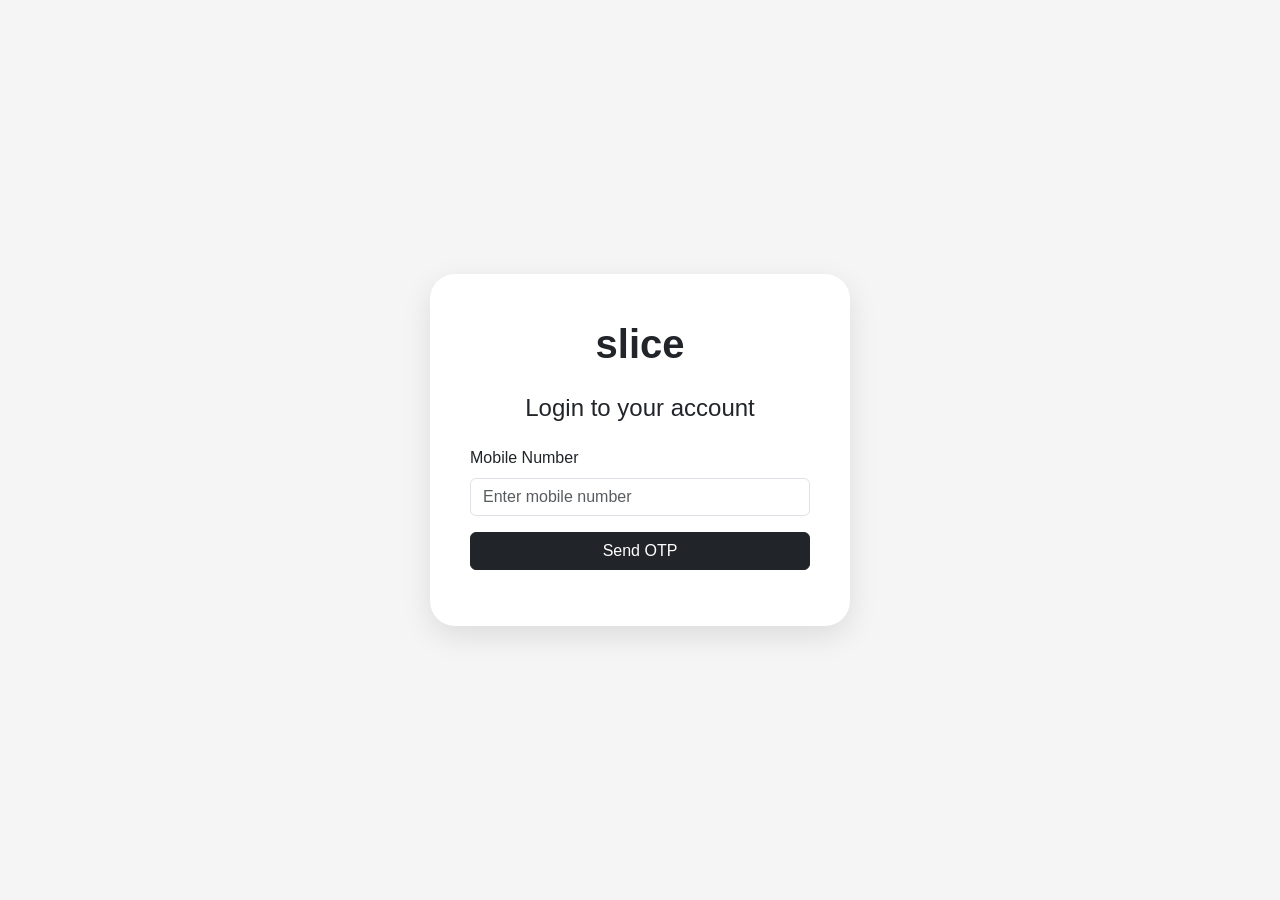
==== dashboard.html @ 52886799 "Add files via upload" ====
<!DOCTYPE html>
<html lang="en">
<head>
<meta charset="UTF-8">
<meta name="viewport" content="width=device-width, initial-scale=1.0">

<title>slice Dashboard</title>

<link href="https://cdn.jsdelivr.net/npm/bootstrap@5.3.3/dist/css/bootstrap.min.css" rel="stylesheet">

<script src="https://code.jquery.com/jquery-3.7.1.min.js"></script>

<style>

body{
    background:#f4f5f7;
    font-family:'Segoe UI',sans-serif;
}

.navbar-brand{
    font-weight:800;
    font-size:2rem;
}

.slice-card{
    background:linear-gradient(135deg,#111,#444);
    color:white;
    border-radius:25px;
    padding:30px;
    min-height:220px;
    box-shadow:0 10px 25px rgba(0,0,0,.2);
}

.info-card{
    background:white;
    padding:25px;
    border-radius:20px;
    box-shadow:0 5px 20px rgba(0,0,0,.08);
    height:100%;
}

.transaction{
    background:white;
    padding:15px;
    border-radius:15px;
    margin-bottom:12px;
    display:flex;
    justify-content:space-between;
    align-items:center;
}

.reward-circle{
    width:120px;
    height:120px;
    border-radius:50%;
    background:#111;
    color:white;
    display:flex;
    align-items:center;
    justify-content:center;
    font-size:1.4rem;
    font-weight:bold;
    margin:auto;
}

.dark-mode{
    background:#111 !important;
    color:white !important;
}

.dark-mode .info-card,
.dark-mode .transaction{
    background:#1f1f1f;
    color:white;
}

.dark-mode .navbar{
    background:#000 !important;
}

</style>

</head>

<body>

<nav class="navbar navbar-expand-lg navbar-dark bg-dark">
<div class="container">

<a class="navbar-brand" href="#">
slice
</a>

<div class="ms-auto">

<button
class="btn btn-warning me-2"
id="darkModeBtn">
Dark Mode
</button>

<button
class="btn btn-danger"
id="logoutBtn">
Logout
</button>

</div>

</div>
</nav>

<div class="container py-5">

<div class="row g-4">

<div class="col-lg-6">

<div class="slice-card">

<h3>slice card</h3>

<p class="mt-4">
**** **** **** 5678
</p>

<h2 class="mt-4">
₹1,25,000
</h2>

<p>Available Balance</p>

</div>

</div>

<div class="col-lg-3">

<div class="info-card text-center">

<h5>Credit Limit</h5>

<h2>₹2,00,000</h2>

</div>

</div>

<div class="col-lg-3">

<div class="info-card text-center">

<h5>Rewards</h5>

<h2 id="rewardCounter">
0
</h2>

</div>

</div>

</div>

<div class="row mt-4 g-4">

<div class="col-lg-6">

<div class="info-card">

<h4 class="mb-4">
Recent Transactions
</h4>

<div class="transaction">
<span>Zomato</span>
<span>- ₹450</span>
</div>

<div class="transaction">
<span>Uber</span>
<span>- ₹220</span>
</div>

<div class="transaction">
<span>Amazon</span>
<span>- ₹1,999</span>
</div>

<div class="transaction">
<span>Swiggy</span>
<span>- ₹350</span>
</div>

<div class="transaction">
<span>Recharge</span>
<span>- ₹299</span>
</div>

</div>

</div>

<div class="col-lg-6">

<div class="info-card">

<h4 class="text-center mb-4">
Reward Points
</h4>

<div class="reward-circle">
2500
</div>

<div class="progress mt-4">

<div
class="progress-bar progress-bar-striped progress-bar-animated"
style="width:70%">
70%
</div>

</div>

<p class="text-center mt-3">
700 points away from next reward
</p>

</div>

</div>

</div>

<div class="row mt-4">

<div class="col-12">

<div class="info-card">

<h4 class="mb-4">
Monthly Spending Analytics
</h4>

<div class="mb-3">

<label>Food</label>

<div class="progress">
<div class="progress-bar bg-success"
style="width:75%">
75%
</div>
</div>

</div>

<div class="mb-3">

<label>Travel</label>

<div class="progress">
<div class="progress-bar bg-primary"
style="width:55%">
55%
</div>
</div>

</div>

<div class="mb-3">

<label>Shopping</label>

<div class="progress">
<div class="progress-bar bg-danger"
style="width:90%">
90%
</div>
</div>

</div>

</div>

</div>

</div>

</div>

<script>

// Login Protection

if(localStorage.getItem("loggedIn") !== "true"){

    window.location.href = "login.html";

}

// Reward Counter Animation

let count = 0;

let interval = setInterval(function(){

    count += 50;

    $("#rewardCounter").text(count);

    if(count >= 2500){

        clearInterval(interval);

    }

},20);

// Dark Mode

$("#darkModeBtn").click(function(){

    $("body").toggleClass("dark-mode");

});

// Logout

$("#logoutBtn").click(function(){

    localStorage.removeItem("loggedIn");

    window.location.href = "login.html";

});

</script>

</body>
</html>
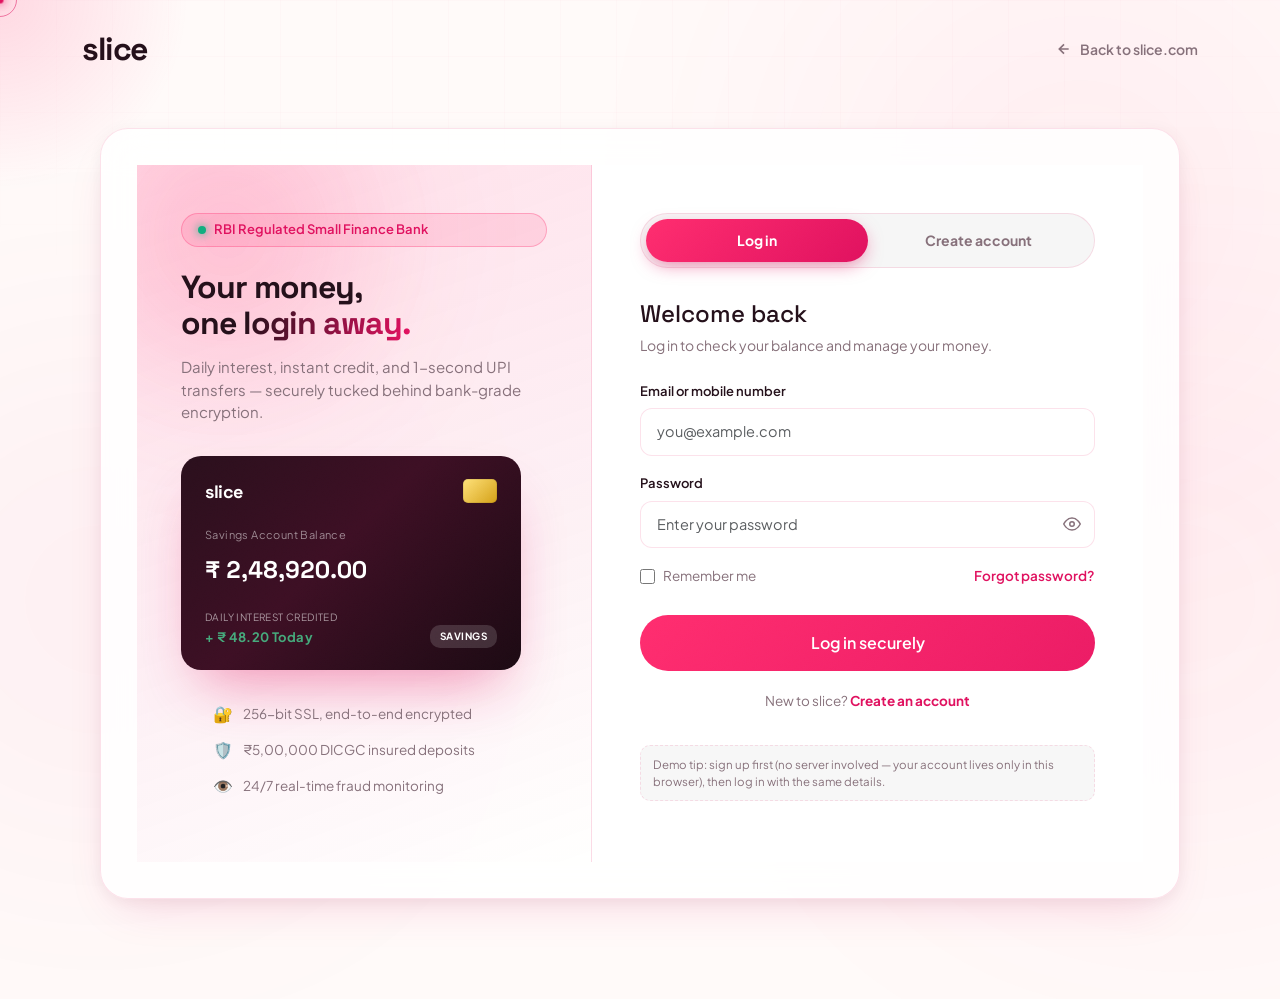
==== commit 574fd353: "Add files via upload" ====
--- a/dashboard.html
+++ b/dashboard.html
@@ -1,342 +1,196 @@
 <!DOCTYPE html>
 <html lang="en">
 <head>
-<meta charset="UTF-8">
-<meta name="viewport" content="width=device-width, initial-scale=1.0">
+  <meta charset="UTF-8">
+  <meta name="viewport" content="width=device-width, initial-scale=1.0">
+  <title>My Account — slice</title>
 
-<title>slice Dashboard</title>
+  <link href="https://cdn.jsdelivr.net/npm/bootstrap@5.3.3/dist/css/bootstrap.min.css" rel="stylesheet">
+  <link rel="stylesheet" href="styles.css">
+  <link rel="stylesheet" href="dashboard.css">
 
-<link href="https://cdn.jsdelivr.net/npm/bootstrap@5.3.3/dist/css/bootstrap.min.css" rel="stylesheet">
+  <link rel="preconnect" href="https://fonts.googleapis.com">
+  <link rel="preconnect" href="https://fonts.gstatic.com" crossorigin>
+  <link href="https://fonts.googleapis.com/css2?family=Plus+Jakarta+Sans:wght@300;400;500;600;700;800&family=Space+Grotesk:wght@500;600;700&display=swap" rel="stylesheet">
+</head>
+<body class="slice-body">
 
-<script src="https://code.jquery.com/jquery-3.7.1.min.js"></script>
+  <div class="page-loader" id="pageLoader">
+    <div class="loader-inner">
+      <span class="loader-logo">slice<span class="logo-dot">.</span></span>
+      <div class="loader-bar"><div class="loader-bar-fill" id="loaderBarFill"></div></div>
+    </div>
+  </div>
 
-<style>
+  <div class="noise-overlay"></div>
+  <div class="cursor-glow" id="cursorGlow"></div>
+  <div class="cursor-dot" id="cursorDot"></div>
+  <div class="cursor-ring" id="cursorRing"></div>
+  <canvas class="confetti-canvas" id="confettiCanvas"></canvas>
 
-body{
-    background:#f4f5f7;
-    font-family:'Segoe UI',sans-serif;
-}
+  <div class="glow-bg glow-1"></div>
+  <div class="glow-bg glow-2"></div>
+  <div class="glow-bg glow-3"></div>
+  <div class="grid-mesh"></div>
 
-.navbar-brand{
-    font-weight:800;
-    font-size:2rem;
-}
+  <!-- ============ NAVBAR ============ -->
+  <nav class="navbar navbar-light slice-navbar" id="navbar">
+    <div class="container">
+      <a class="navbar-brand brand-logo" href="index.html">
+        <span class="logo-text">slice</span><span class="logo-dot"></span>
+      </a>
+      <div class="dash-nav-right">
+        <span class="dash-greeting">Hi, <strong id="navUserName">there</strong> 👋</span>
+        <button class="btn btn-outline-pink magnetic" id="logoutBtn">Log out</button>
+      </div>
+    </div>
+  </nav>
 
-.slice-card{
-    background:linear-gradient(135deg,#111,#444);
-    color:white;
-    border-radius:25px;
-    padding:30px;
-    min-height:220px;
-    box-shadow:0 10px 25px rgba(0,0,0,.2);
-}
+  <!-- ============ ACCOUNT OVERVIEW ============ -->
+  <section class="dash-hero">
+    <div class="container">
+      <div class="row align-items-center gy-5">
+        <div class="col-lg-5 fade-in-up">
+          <div class="tag-pill">
+            <span class="pulse-dot"></span> Account active &amp; verified
+          </div>
+          <h1 class="dash-title">Welcome back,<br><span class="gradient-text shimmer-text" id="dashUserFirstName">there</span>.</h1>
+          <p class="dash-sub">Here's what's happening with your slice account today.</p>
 
-.info-card{
-    background:white;
-    padding:25px;
-    border-radius:20px;
-    box-shadow:0 5px 20px rgba(0,0,0,.08);
-    height:100%;
-}
+          <div class="dash-quick-stats">
+            <div class="stat-item">
+              <span class="stat-number" id="statTxns">0</span>
+              <span class="stat-label">Transactions this month</span>
+            </div>
+            <div class="stat-divider"></div>
+            <div class="stat-item">
+              <span class="stat-number">7.75%</span>
+              <span class="stat-label">Your FD interest rate</span>
+            </div>
+          </div>
+        </div>
 
-.transaction{
-    background:white;
-    padding:15px;
-    border-radius:15px;
-    margin-bottom:12px;
-    display:flex;
-    justify-content:space-between;
-    align-items:center;
-}
+        <div class="col-lg-7">
+          <div class="card-container dash-card-wrap">
+            <div class="slice-card" id="dashCard">
+              <div class="card-shine"></div>
+              <div class="card-top">
+                <span class="card-brand">slice</span>
+                <span class="card-chip"></span>
+              </div>
+              <div class="card-middle">
+                <div class="card-balance">
+                  <span class="lbl">Savings Account Balance</span>
+                  <span class="val" id="dashBalance">₹ 0.00</span>
+                </div>
+              </div>
+              <div class="card-bottom">
+                <div class="card-holder">
+                  <span id="cardHolderName">ACCOUNT HOLDER</span>
+                  <strong class="green-text">+ ₹ <span id="dashDailyInterest">0.00</span> Today</strong>
+                </div>
+                <div class="card-type">SAVINGS</div>
+              </div>
+            </div>
+            <div class="floating-badge badge-top-right float-anim">
+              <span class="icon">⚡</span> 1-sec UPI Payment
+            </div>
+            <div class="floating-badge badge-bottom-left float-anim-delayed">
+              <span class="icon">🔒</span> DICGC Insured
+            </div>
+          </div>
+        </div>
+      </div>
+    </div>
+  </section>
 
-.reward-circle{
-    width:120px;
-    height:120px;
-    border-radius:50%;
-    background:#111;
-    color:white;
-    display:flex;
-    align-items:center;
-    justify-content:center;
-    font-size:1.4rem;
-    font-weight:bold;
-    margin:auto;
-}
+  <!-- ============ QUICK ACTIONS ============ -->
+  <section class="dash-actions">
+    <div class="container">
+      <div class="section-header reveal active">
+        <span class="sub-heading">QUICK ACTIONS</span>
+        <h2>Do more with your account.</h2>
+      </div>
 
-.dark-mode{
-    background:#111 !important;
-    color:white !important;
-}
+      <div class="row row-cols-2 row-cols-md-3 row-cols-lg-6 g-3">
+        <div class="col">
+          <button class="dash-action-btn glass-card" data-action="add">
+            <span class="feature-icon">💸</span>
+            <span>Add Money</span>
+          </button>
+        </div>
+        <div class="col">
+          <button class="dash-action-btn glass-card" data-action="send">
+            <span class="feature-icon">⚡</span>
+            <span>Send Money</span>
+          </button>
+        </div>
+        <div class="col">
+          <button class="dash-action-btn glass-card" data-action="bills">
+            <span class="feature-icon">🧾</span>
+            <span>Pay Bills</span>
+          </button>
+        </div>
+        <div class="col">
+          <a class="dash-action-btn glass-card" href="index.html#borrow">
+            <span class="feature-icon">🏦</span>
+            <span>Borrow</span>
+          </a>
+        </div>
+        <div class="col">
+          <a class="dash-action-btn glass-card" href="index.html#fd">
+            <span class="feature-icon">🔒</span>
+            <span>Open an FD</span>
+          </a>
+        </div>
+        <div class="col">
+          <a class="dash-action-btn glass-card" href="index.html#insights">
+            <span class="feature-icon">📊</span>
+            <span>Insights</span>
+          </a>
+        </div>
+      </div>
+    </div>
+  </section>
 
-.dark-mode .info-card,
-.dark-mode .transaction{
-    background:#1f1f1f;
-    color:white;
-}
+  <!-- ============ RECENT TRANSACTIONS ============ -->
+  <section class="dash-transactions">
+    <div class="container">
+      <div class="section-header reveal active">
+        <span class="sub-heading">ACTIVITY</span>
+        <h2>Recent transactions.</h2>
+      </div>
 
-.dark-mode .navbar{
-    background:#000 !important;
-}
+      <div class="txn-list glass-card reveal active" id="txnList">
+        <!-- populated by dashboard.js -->
+      </div>
+    </div>
+  </section>
 
-</style>
+  <!-- ============ CTA BAND ============ -->
+  <section class="cta-band reveal active">
+    <div class="container">
+      <div class="cta-band-inner glass-card d-flex flex-wrap justify-content-between align-items-center">
+        <div class="cta-copy">
+          <span class="sub-heading">GROW YOUR SAVINGS</span>
+          <h2>Lock in up to 7.75% p.a. with a Fixed Deposit.</h2>
+          <a class="btn btn-large btn-purple btn-glow magnetic" href="index.html#fd">Explore Fixed Deposits</a>
+        </div>
+      </div>
+    </div>
+  </section>
 
-</head>
+  <footer class="slice-footer">
+    <div class="container">
+      <div class="footer-bottom">
+        <p>&copy; 2026 Slice Small Finance Bank Limited. All rights reserved. This is a demo account view for the slice website.</p>
+      </div>
+    </div>
+  </footer>
 
-<body>
-
-<nav class="navbar navbar-expand-lg navbar-dark bg-dark">
-<div class="container">
-
-<a class="navbar-brand" href="#">
-slice
-</a>
-
-<div class="ms-auto">
-
-<button
-class="btn btn-warning me-2"
-id="darkModeBtn">
-Dark Mode
-</button>
-
-<button
-class="btn btn-danger"
-id="logoutBtn">
-Logout
-</button>
-
-</div>
-
-</div>
-</nav>
-
-<div class="container py-5">
-
-<div class="row g-4">
-
-<div class="col-lg-6">
-
-<div class="slice-card">
-
-<h3>slice card</h3>
-
-<p class="mt-4">
-**** **** **** 5678
-</p>
-
-<h2 class="mt-4">
-₹1,25,000
-</h2>
-
-<p>Available Balance</p>
-
-</div>
-
-</div>
-
-<div class="col-lg-3">
-
-<div class="info-card text-center">
-
-<h5>Credit Limit</h5>
-
-<h2>₹2,00,000</h2>
-
-</div>
-
-</div>
-
-<div class="col-lg-3">
-
-<div class="info-card text-center">
-
-<h5>Rewards</h5>
-
-<h2 id="rewardCounter">
-0
-</h2>
-
-</div>
-
-</div>
-
-</div>
-
-<div class="row mt-4 g-4">
-
-<div class="col-lg-6">
-
-<div class="info-card">
-
-<h4 class="mb-4">
-Recent Transactions
-</h4>
-
-<div class="transaction">
-<span>Zomato</span>
-<span>- ₹450</span>
-</div>
-
-<div class="transaction">
-<span>Uber</span>
-<span>- ₹220</span>
-</div>
-
-<div class="transaction">
-<span>Amazon</span>
-<span>- ₹1,999</span>
-</div>
-
-<div class="transaction">
-<span>Swiggy</span>
-<span>- ₹350</span>
-</div>
-
-<div class="transaction">
-<span>Recharge</span>
-<span>- ₹299</span>
-</div>
-
-</div>
-
-</div>
-
-<div class="col-lg-6">
-
-<div class="info-card">
-
-<h4 class="text-center mb-4">
-Reward Points
-</h4>
-
-<div class="reward-circle">
-2500
-</div>
-
-<div class="progress mt-4">
-
-<div
-class="progress-bar progress-bar-striped progress-bar-animated"
-style="width:70%">
-70%
-</div>
-
-</div>
-
-<p class="text-center mt-3">
-700 points away from next reward
-</p>
-
-</div>
-
-</div>
-
-</div>
-
-<div class="row mt-4">
-
-<div class="col-12">
-
-<div class="info-card">
-
-<h4 class="mb-4">
-Monthly Spending Analytics
-</h4>
-
-<div class="mb-3">
-
-<label>Food</label>
-
-<div class="progress">
-<div class="progress-bar bg-success"
-style="width:75%">
-75%
-</div>
-</div>
-
-</div>
-
-<div class="mb-3">
-
-<label>Travel</label>
-
-<div class="progress">
-<div class="progress-bar bg-primary"
-style="width:55%">
-55%
-</div>
-</div>
-
-</div>
-
-<div class="mb-3">
-
-<label>Shopping</label>
-
-<div class="progress">
-<div class="progress-bar bg-danger"
-style="width:90%">
-90%
-</div>
-</div>
-
-</div>
-
-</div>
-
-</div>
-
-</div>
-
-</div>
-
-<script>
-
-// Login Protection
-
-if(localStorage.getItem("loggedIn") !== "true"){
-
-    window.location.href = "login.html";
-
-}
-
-// Reward Counter Animation
-
-let count = 0;
-
-let interval = setInterval(function(){
-
-    count += 50;
-
-    $("#rewardCounter").text(count);
-
-    if(count >= 2500){
-
-        clearInterval(interval);
-
-    }
-
-},20);
-
-// Dark Mode
-
-$("#darkModeBtn").click(function(){
-
-    $("body").toggleClass("dark-mode");
-
-});
-
-// Logout
-
-$("#logoutBtn").click(function(){
-
-    localStorage.removeItem("loggedIn");
-
-    window.location.href = "login.html";
-
-});
-
-</script>
-
+  <script src="https://code.jquery.com/jquery-3.7.1.min.js"></script>
+  <script src="https://cdn.jsdelivr.net/npm/bootstrap@5.3.3/dist/js/bootstrap.bundle.min.js"></script>
+  <script src="auth.js"></script>
+  <script src="dashboard.js"></script>
 </body>
-</html>+</html>
--- a/styles.css
+++ b/styles.css
@@ -0,0 +1,1180 @@
+:root {
+  --bg-dark: #fffaf9;
+  --surface: #ffffff;
+  --card-bg: rgba(255, 255, 255, 0.85);
+  --card-border: rgba(224, 17, 95, 0.12);
+  --accent-purple: #ff2d6f;   /* primary slice pink */
+  --accent-light: #ff8fb3;    /* light pink */
+  --accent-magenta: #e0115f;  /* deep pink */
+  --text-main: #24101a;
+  --text-muted: #86707a;
+  --green-glow: #0fae7f;
+  --font-family: 'Plus Jakarta Sans', sans-serif;
+  --font-display: 'Space Grotesk', 'Plus Jakarta Sans', sans-serif;
+}
+
+* {
+  box-sizing: border-box;
+  margin: 0;
+  padding: 0;
+}
+
+html {
+  scroll-behavior: smooth;
+}
+
+body.slice-body {
+  background-color: var(--bg-dark);
+  color: var(--text-main);
+  font-family: var(--font-family);
+  overflow-x: hidden;
+  position: relative;
+  line-height: 1.5;
+  cursor: default;
+}
+
+::selection {
+  background: var(--accent-magenta);
+  color: #fff;
+}
+
+/* Scrollbar */
+::-webkit-scrollbar { width: 10px; }
+::-webkit-scrollbar-track { background: var(--bg-dark); }
+::-webkit-scrollbar-thumb { background: linear-gradient(var(--accent-purple), var(--accent-magenta)); border-radius: 10px; }
+
+/* Reduced motion respect */
+@media (prefers-reduced-motion: reduce) {
+  *, *::before, *::after {
+    animation-duration: 0.01ms !important;
+    animation-iteration-count: 1 !important;
+    transition-duration: 0.01ms !important;
+    scroll-behavior: auto !important;
+  }
+}
+
+/* Focus visibility */
+a:focus-visible, button:focus-visible, input:focus-visible {
+  outline: 2px solid var(--accent-magenta);
+  outline-offset: 3px;
+}
+
+/* ================= SCROLL PROGRESS ================= */
+.scroll-progress {
+  position: fixed;
+  top: 0;
+  left: 0;
+  height: 3px;
+  width: 0%;
+  background: linear-gradient(90deg, var(--accent-purple), var(--accent-magenta), var(--accent-light));
+  background-size: 200% 100%;
+  z-index: 3000;
+  transition: width 0.1s ease-out;
+  box-shadow: 0 0 12px var(--accent-magenta);
+}
+
+/* ================= CURSOR GLOW ================= */
+.cursor-glow {
+  position: fixed;
+  width: 380px;
+  height: 380px;
+  border-radius: 50%;
+  background: radial-gradient(circle, rgba(255, 45, 111, 0.16), transparent 70%);
+  pointer-events: none;
+  z-index: 1;
+  transform: translate(-50%, -50%);
+  left: -400px;
+  top: -400px;
+  transition: opacity 0.3s ease;
+  will-change: left, top;
+}
+
+@media (max-width: 768px), (pointer: coarse) {
+  .cursor-glow { display: none; }
+}
+
+/* ================= AMBIENT BACKGROUND ================= */
+.glow-bg {
+  position: absolute;
+  border-radius: 50%;
+  filter: blur(150px);
+  pointer-events: none;
+  z-index: 0;
+  opacity: 0.16;
+  will-change: transform;
+  animation: driftGlow 18s ease-in-out infinite;
+}
+
+.glow-1 {
+  width: 600px;
+  height: 600px;
+  background: radial-gradient(circle, var(--accent-purple), transparent 70%);
+  top: -100px;
+  right: -100px;
+}
+
+.glow-2 {
+  width: 500px;
+  height: 500px;
+  background: radial-gradient(circle, var(--accent-magenta), transparent 70%);
+  top: 35%;
+  left: -150px;
+  animation-delay: -6s;
+}
+
+.glow-3 {
+  width: 600px;
+  height: 600px;
+  background: radial-gradient(circle, var(--accent-purple), transparent 70%);
+  bottom: 10%;
+  right: -200px;
+  animation-delay: -12s;
+}
+
+@keyframes driftGlow {
+  0%, 100% { transform: translate(0, 0) scale(1); }
+  33% { transform: translate(-40px, 30px) scale(1.08); }
+  66% { transform: translate(30px, -20px) scale(0.95); }
+}
+
+.grid-mesh {
+  position: fixed;
+  inset: 0;
+  z-index: 0;
+  pointer-events: none;
+  opacity: 0.35;
+  background-image:
+    linear-gradient(rgba(224,17,95,0.05) 1px, transparent 1px),
+    linear-gradient(90deg, rgba(224,17,95,0.05) 1px, transparent 1px);
+  background-size: 56px 56px;
+  mask-image: radial-gradient(ellipse 80% 50% at 50% 0%, #000 40%, transparent 90%);
+}
+
+/* ================= ANNOUNCEMENT BAR / MARQUEE ================= */
+.announcement-bar {
+  background: linear-gradient(90deg, rgba(255, 45, 111, 0.2), rgba(224, 17, 95, 0.2));
+  border-bottom: 1px solid var(--card-border);
+  padding: 8px 16px;
+  font-size: 13px;
+  color: var(--text-main);
+  display: flex;
+  align-items: center;
+  gap: 16px;
+  position: relative;
+  z-index: 900;
+  overflow: hidden;
+}
+
+.marquee-track {
+  display: flex;
+  flex: 1;
+  overflow: hidden;
+  white-space: nowrap;
+  mask-image: linear-gradient(90deg, transparent, #000 8%, #000 92%, transparent);
+}
+
+.marquee-content {
+  display: inline-block;
+  padding-right: 12px;
+  animation: marquee 26s linear infinite;
+  flex-shrink: 0;
+}
+
+@keyframes marquee {
+  from { transform: translateX(0); }
+  to { transform: translateX(-100%); }
+}
+
+.announcement-bar .learn-more {
+  color: var(--accent-magenta);
+  text-decoration: none;
+  font-weight: 700;
+  white-space: nowrap;
+  flex-shrink: 0;
+}
+
+/* ================= NAVBAR ================= */
+.slice-navbar {
+  padding: 16px 0;
+  transition: all 0.3s ease;
+  background: transparent;
+  z-index: 1000;
+}
+
+.slice-navbar.scrolled {
+  background: rgba(255, 255, 255, 0.85);
+  backdrop-filter: blur(16px);
+  border-bottom: 1px solid var(--card-border);
+  padding: 12px 0;
+}
+
+.nav-container {
+  max-width: 1200px;
+  margin: 0 auto;
+  padding: 0 24px;
+  display: flex;
+  align-items: center;
+  justify-content: space-between;
+}
+
+.brand-logo { text-decoration: none; display: flex; align-items: baseline; }
+.logo-text { font-family: var(--font-display); font-size: 32px; font-weight: 700; color: var(--text-main); letter-spacing: -1.5px; }
+.logo-dot { font-size: 36px; color: var(--accent-magenta); font-weight: 900; animation: dotPulse 2.4s ease-in-out infinite; }
+
+@keyframes dotPulse {
+  0%, 100% { text-shadow: 0 0 0 rgba(224,17,95,0); }
+  50% { text-shadow: 0 0 16px rgba(224,17,95,0.9); }
+}
+
+.nav-links { display: flex; gap: 28px; }
+.nav-link { position: relative; color: var(--text-muted); text-decoration: none; font-weight: 500; font-size: 14px; transition: color 0.2s; padding: 4px 0; overflow: hidden; }
+.nav-link span { display: inline-block; transition: transform 0.3s cubic-bezier(0.16,1,0.3,1); }
+.nav-link::after {
+  content: '';
+  position: absolute;
+  left: 0;
+  bottom: 0;
+  width: 100%;
+  height: 1px;
+  background: linear-gradient(90deg, var(--accent-purple), var(--accent-magenta));
+  transform: scaleX(0);
+  transform-origin: left;
+  transition: transform 0.3s ease;
+}
+.nav-link:hover { color: var(--text-main); }
+.nav-link:hover::after { transform: scaleX(1); }
+
+.nav-cta { display: flex; align-items: center; gap: 14px; }
+
+@media (max-width: 991.98px) {
+  .navbar-collapse {
+    background: rgba(255, 255, 255, 0.97);
+    backdrop-filter: blur(16px);
+    border: 1px solid var(--card-border);
+    border-radius: 20px;
+    margin-top: 14px;
+    padding: 20px;
+    box-shadow: 0 20px 45px rgba(224, 17, 95, 0.14);
+  }
+  .navbar-nav { gap: 6px; }
+  .navbar-nav .nav-link { padding: 10px 4px; }
+  .navbar-nav .btn { width: 100%; margin-top: 10px; }
+  .nav-auth-group { flex-direction: column; align-items: stretch; gap: 10px; margin-top: 10px; }
+  .nav-auth-group .btn { width: 100%; margin-top: 0; }
+}
+
+.hamburger {
+  display: none;
+  flex-direction: column;
+  justify-content: center;
+  gap: 5px;
+  width: 38px;
+  height: 38px;
+  background: rgba(224,17,95,0.06);
+  border: 1px solid var(--card-border);
+  border-radius: 10px;
+  cursor: pointer;
+  align-items: center;
+}
+.hamburger span { width: 16px; height: 2px; background: var(--text-main); border-radius: 2px; transition: all 0.3s ease; }
+.hamburger.open span:nth-child(1) { transform: translateY(7px) rotate(45deg); }
+.hamburger.open span:nth-child(2) { opacity: 0; }
+.hamburger.open span:nth-child(3) { transform: translateY(-7px) rotate(-45deg); }
+
+.mobile-menu {
+  display: none;
+  flex-direction: column;
+  gap: 4px;
+  max-height: 0;
+  overflow: hidden;
+  transition: max-height 0.4s ease;
+  padding: 0 24px;
+}
+.mobile-menu.open { max-height: 420px; padding: 16px 24px 24px; }
+.mobile-link { color: var(--text-muted); text-decoration: none; font-size: 16px; padding: 12px 0; border-bottom: 1px solid var(--card-border); }
+.mobile-link:hover { color: var(--text-main); }
+
+/* ================= BUTTONS ================= */
+.btn {
+  display: inline-flex;
+  align-items: center;
+  justify-content: center;
+  gap: 8px;
+  padding: 12px 24px;
+  border-radius: 50px;
+  font-weight: 600;
+  font-size: 14px;
+  cursor: pointer;
+  border: none;
+  transition: all 0.3s cubic-bezier(0.16, 1, 0.3, 1);
+  position: relative;
+  overflow: hidden;
+}
+
+.btn-purple {
+  background: linear-gradient(135deg, var(--accent-purple), var(--accent-magenta));
+  color: #fff;
+  background-size: 160% 160%;
+}
+
+.btn-purple::before {
+  content: '';
+  position: absolute;
+  inset: 0;
+  background: linear-gradient(120deg, transparent, rgba(255,255,255,0.35), transparent);
+  transform: translateX(-120%);
+  transition: transform 0.6s ease;
+}
+.btn-purple:hover::before { transform: translateX(120%); }
+
+.btn-glow:hover {
+  transform: translateY(-2px);
+  box-shadow: 0 10px 30px -5px rgba(255, 45, 111, 0.6);
+  background-position: 100% 50%;
+}
+.btn-glow:active { transform: translateY(0) scale(0.97); }
+
+.btn-large { padding: 16px 32px; font-size: 16px; }
+
+.btn-outline-pink {
+  background: transparent;
+  border: 1px solid rgba(224, 17, 95, 0.3);
+  color: var(--accent-magenta);
+}
+.btn-outline-pink:hover { background: rgba(224, 17, 95, 0.08); border-color: var(--accent-magenta); color: var(--accent-magenta); }
+
+.nav-auth-group { display: flex; align-items: center; gap: 12px; }
+
+/* Magnetic hover wrapper (JS adds inline transform) */
+.magnetic { transition: transform 0.25s cubic-bezier(0.16,1,0.3,1), box-shadow 0.3s ease; }
+
+/* ================= HERO SECTION ================= */
+.hero-section {
+  max-width: 1200px;
+  margin: 0 auto;
+  padding: 120px 24px 60px 24px;
+  display: grid;
+  grid-template-columns: 1.1fr 0.9fr;
+  align-items: center;
+  gap: 60px;
+  position: relative;
+  z-index: 10;
+}
+
+.tag-pill {
+  display: inline-flex;
+  align-items: center;
+  gap: 8px;
+  background: rgba(255, 45, 111, 0.12);
+  border: 1px solid rgba(255, 45, 111, 0.3);
+  padding: 6px 16px;
+  border-radius: 30px;
+  font-size: 13px;
+  font-weight: 600;
+  color: var(--accent-magenta);
+  margin-bottom: 24px;
+  animation: fadeSlideIn 0.7s cubic-bezier(0.16,1,0.3,1) both;
+}
+
+.pulse-dot {
+  width: 8px;
+  height: 8px;
+  background-color: var(--green-glow);
+  border-radius: 50%;
+  box-shadow: 0 0 10px var(--green-glow);
+  animation: pulse 1.8s infinite;
+  flex-shrink: 0;
+}
+
+@keyframes pulse {
+  0% { opacity: 0.4; transform: scale(0.9); }
+  50% { opacity: 1; transform: scale(1.2); }
+  100% { opacity: 0.4; transform: scale(0.9); }
+}
+
+.gradient-text {
+  background: linear-gradient(135deg, var(--text-main) 15%, var(--accent-magenta) 100%);
+  -webkit-background-clip: text;
+  -webkit-text-fill-color: transparent;
+  background-clip: text;
+}
+
+.shimmer-text {
+  background: linear-gradient(110deg, var(--text-main) 12%, var(--accent-magenta) 40%, var(--accent-light) 55%, var(--text-main) 82%);
+  background-size: 250% 100%;
+  -webkit-background-clip: text;
+  -webkit-text-fill-color: transparent;
+  background-clip: text;
+  animation: shimmer 6s linear infinite;
+}
+
+@keyframes shimmer {
+  0% { background-position: 200% 0; }
+  100% { background-position: -50% 0; }
+}
+
+.hero-title { font-family: var(--font-display); font-size: 58px; font-weight: 700; line-height: 1.08; letter-spacing: -2px; margin-bottom: 20px; animation: fadeSlideIn 0.7s 0.1s cubic-bezier(0.16,1,0.3,1) both; }
+.hero-subtitle { font-size: 18px; color: var(--text-muted); max-width: 520px; margin-bottom: 36px; animation: fadeSlideIn 0.7s 0.2s cubic-bezier(0.16,1,0.3,1) both; }
+
+@keyframes fadeSlideIn {
+  from { opacity: 0; transform: translateY(18px); }
+  to { opacity: 1; transform: translateY(0); }
+}
+
+.hero-buttons { display: flex; align-items: center; gap: 20px; margin-bottom: 48px; flex-wrap: wrap; animation: fadeSlideIn 0.7s 0.3s cubic-bezier(0.16,1,0.3,1) both; }
+.qr-pill {
+  display: flex;
+  align-items: center;
+  gap: 10px;
+  background: rgba(224,17,95,0.05);
+  border: 1px solid var(--card-border);
+  padding: 10px 18px;
+  border-radius: 30px;
+  font-size: 14px;
+  color: var(--text-muted);
+  cursor: pointer;
+  transition: border-color 0.3s ease, color 0.3s ease;
+}
+.qr-pill:hover { border-color: var(--accent-magenta); color: var(--text-main); }
+
+.hero-stats {
+  display: flex;
+  align-items: center;
+  gap: 24px;
+  border-top: 1px solid var(--card-border);
+  padding-top: 24px;
+  animation: fadeSlideIn 0.7s 0.4s cubic-bezier(0.16,1,0.3,1) both;
+}
+
+.stat-item { display: flex; flex-direction: column; }
+.stat-number { font-family: var(--font-display); font-size: 20px; font-weight: 700; color: var(--text-main); }
+.stat-label { font-size: 12px; color: var(--text-muted); }
+.stat-divider { width: 1px; height: 30px; background: var(--card-border); }
+
+/* Hero Visual + Orbit rings */
+.hero-visual {
+  perspective: 1200px;
+  display: flex;
+  justify-content: flex-end;
+  align-items: center;
+  position: relative;
+  width: 100%;
+  padding: 60px 0 80px 20px;
+  box-sizing: border-box;
+}
+
+.orbit-ring {
+  position: absolute;
+  top: 50%;
+  right: 0%;
+  border: 1px dashed rgba(224,17,95,0.2);
+  border-radius: 50%;
+  pointer-events: none;
+  transform: translate(35%, -50%);
+}
+.ring-1 { width: 620px; height: 620px; animation: spin 30s linear infinite; }
+.ring-2 { width: 740px; height: 740px; animation: spin 45s linear infinite reverse; }
+@keyframes spin { from { transform: translate(35%, -50%) rotate(0deg); } to { transform: translate(35%, -50%) rotate(360deg); } }
+
+/* Real bank-card proportions (ISO/IEC 7810 ratio ≈ 1.586:1), fluid + shifted right + BIG */
+.card-container {
+  width: min(640px, 108%);
+  aspect-ratio: 1.586 / 1;
+  margin: 0;
+  margin-right: -40px;
+  position: relative;
+  transform-style: preserve-3d;
+  transition: transform 0.1s ease-out;
+  animation: cardEntrance 0.9s 0.3s cubic-bezier(0.16,1,0.3,1) both;
+}
+
+@keyframes cardEntrance {
+  from { opacity: 0; transform: translateY(30px) rotateX(20deg) scale(0.9); }
+  to { opacity: 1; transform: translateY(0) rotateX(0) scale(1); }
+}
+
+.slice-card {
+  width: 100%;
+  height: 100%;
+  background: linear-gradient(135deg, #ff5c8d 0%, var(--accent-purple) 42%, var(--accent-magenta) 78%, #9c0a44 100%);
+  border: 1px solid rgba(255, 255, 255, 0.28);
+  border-radius: 26px;
+  padding: 6.5% 7%;
+  box-shadow: 0 34px 70px -14px rgba(224, 17, 95, 0.55), 0 12px 28px rgba(36, 16, 26, 0.16);
+  display: flex;
+  flex-direction: column;
+  justify-content: space-between;
+  position: relative;
+  overflow: hidden;
+  color: #fff;
+  box-sizing: border-box;
+}
+
+/* Automatic diagonal shine sweep (loop) */
+.card-shine {
+  position: absolute;
+  top: -50%;
+  left: -60%;
+  width: 55%;
+  height: 200%;
+  background: linear-gradient(120deg, transparent, rgba(255,255,255,0.4), transparent);
+  transform: rotate(20deg);
+  animation: cardShineSweep 4.5s ease-in-out infinite;
+  pointer-events: none;
+}
+@keyframes cardShineSweep {
+  0% { left: -60%; }
+  40%, 100% { left: 140%; }
+}
+
+/* Cursor-following glare "swipe" on hover */
+.slice-card::before {
+  content: '';
+  position: absolute;
+  inset: 0;
+  z-index: 2;
+  opacity: 0;
+  background: radial-gradient(360px circle at var(--cx, 50%) var(--cy, 50%), rgba(255,255,255,0.35), transparent 60%);
+  transition: opacity 0.35s ease;
+  pointer-events: none;
+}
+.card-container:hover .slice-card::before { opacity: 1; }
+
+/* Fine diagonal card-stock texture lines for a premium finish */
+.slice-card::after {
+  content: '';
+  position: absolute;
+  inset: 0;
+  background: repeating-linear-gradient(115deg, rgba(255,255,255,0.05) 0px, rgba(255,255,255,0.05) 1px, transparent 1px, transparent 7px);
+  mix-blend-mode: overlay;
+  pointer-events: none;
+}
+
+/* Reflection underneath the card, like glass/glossy surface */
+.card-reflection {
+  position: absolute;
+  left: 4%;
+  right: 4%;
+  top: 100%;
+  height: 45%;
+  margin-top: 4px;
+  border-radius: 26px;
+  background: linear-gradient(135deg, #ff5c8d 0%, var(--accent-purple) 42%, var(--accent-magenta) 78%, #9c0a44 100%);
+  transform: scaleY(-1);
+  -webkit-mask-image: linear-gradient(to bottom, rgba(0,0,0,0.35), transparent 85%);
+  mask-image: linear-gradient(to bottom, rgba(0,0,0,0.35), transparent 85%);
+  opacity: 0.55;
+  filter: blur(0.5px);
+  pointer-events: none;
+}
+
+.card-top { display: flex; justify-content: space-between; align-items: center; position: relative; z-index: 3; }
+.card-brand { font-family: var(--font-display); font-size: clamp(20px, 5.5vw, 28px); font-weight: 700; color: #fff; letter-spacing: -0.5px; }
+.card-chip { width: 42px; height: 30px; background: linear-gradient(135deg, #ffe27a, #d4a017); border-radius: 6px; flex-shrink: 0; box-shadow: inset 0 0 0 1px rgba(0,0,0,0.08); }
+
+.card-balance { position: relative; z-index: 3; }
+.card-balance .lbl { display: block; font-size: 12.5px; color: rgba(255,255,255,0.78); letter-spacing: 0.3px; margin-bottom: 5px; }
+.card-balance .val { font-size: clamp(20px, 6vw, 29px); font-weight: 700; color: #fff; font-variant-numeric: tabular-nums; white-space: nowrap; }
+
+.card-bottom { display: flex; justify-content: space-between; align-items: flex-end; font-size: 12px; gap: 10px; position: relative; z-index: 3; }
+.card-holder { display: flex; flex-direction: column; gap: 4px; min-width: 0; }
+.card-holder span { color: rgba(255,255,255,0.75); letter-spacing: 0.4px; white-space: nowrap; }
+.slice-card .green-text { color: #baffe0; font-size: 14px; font-weight: 700; text-shadow: 0 0 14px rgba(0,0,0,0.15); }
+.card-type { background: rgba(255, 255, 255, 0.2); padding: 5px 12px; border-radius: 12px; font-weight: 700; color: #fff; flex-shrink: 0; letter-spacing: 0.5px; }
+
+/* Floating Badges */
+.floating-badge {
+  position: absolute;
+  background: rgba(255, 255, 255, 0.96);
+  border: 1px solid var(--card-border);
+  backdrop-filter: blur(12px);
+  padding: 10px 18px;
+  border-radius: 40px;
+  font-size: 13px;
+  font-weight: 600;
+  color: var(--text-main);
+  white-space: nowrap;
+  box-shadow: 0 15px 35px rgba(224,17,95,0.16), 0 4px 14px rgba(0,0,0,0.06);
+  animation-fill-mode: both;
+  z-index: 4;
+}
+
+.badge-top-right { top: 4%; right: 0; transform: translate(48%, -70%); }
+.badge-bottom-left { bottom: 4%; left: 0; transform: translate(-48%, 70%); }
+.badge-mid-right { top: 48%; right: 0; transform: translate(58%, -50%); }
+
+@keyframes badgePop {
+  from { opacity: 0; }
+  to { opacity: 1; }
+}
+
+.badge-top-right.float-anim { animation: floatTR 4s ease-in-out infinite, badgePop 0.6s 0.6s cubic-bezier(0.16,1,0.3,1) both; }
+.badge-bottom-left.float-anim-delayed { animation: floatBL 4s ease-in-out 2s infinite, badgePop 0.6s 0.8s cubic-bezier(0.16,1,0.3,1) both; }
+.badge-mid-right.float-anim-slow { animation: floatMR 5.5s ease-in-out 1s infinite, badgePop 0.6s 1s cubic-bezier(0.16,1,0.3,1) both; }
+
+@keyframes floatTR {
+  0%, 100% { transform: translate(48%, -70%); }
+  50% { transform: translate(48%, calc(-70% - 12px)); }
+}
+@keyframes floatBL {
+  0%, 100% { transform: translate(-48%, 70%); }
+  50% { transform: translate(-48%, calc(70% - 12px)); }
+}
+@keyframes floatMR {
+  0%, 100% { transform: translate(58%, -50%); }
+  50% { transform: translate(58%, calc(-50% - 12px)); }
+}
+
+@media (max-width: 560px) {
+  .hero-visual { padding: 40px 16px 56px; justify-content: center; }
+  .card-container { width: min(400px, 94%); margin: 0 auto; }
+  .badge-top-right, .badge-top-right.float-anim { top: -14px; right: 2px; transform: none; animation: badgePop 0.6s 0.6s cubic-bezier(0.16,1,0.3,1) both; }
+  .badge-bottom-left, .badge-bottom-left.float-anim-delayed { bottom: -14px; left: 2px; transform: none; animation: badgePop 0.6s 0.8s cubic-bezier(0.16,1,0.3,1) both; }
+  .badge-mid-right { display: none; }
+}
+
+.float-anim { animation: float 4s ease-in-out infinite, fadeSlideIn 0.6s 0.6s cubic-bezier(0.16,1,0.3,1) both; }
+.float-anim-delayed { animation: float 4s ease-in-out 2s infinite, fadeSlideIn 0.6s 0.8s cubic-bezier(0.16,1,0.3,1) both; }
+.float-anim-slow { animation: float 5.5s ease-in-out 1s infinite, fadeSlideIn 0.6s 1s cubic-bezier(0.16,1,0.3,1) both; }
+
+@keyframes float {
+  0% { transform: translateY(0px); }
+  50% { transform: translateY(-12px); }
+  100% { transform: translateY(0px); }
+}
+
+.scroll-cue {
+  position: absolute;
+  bottom: -30px;
+  left: 50%;
+  transform: translateX(-50%);
+  display: flex;
+  flex-direction: column;
+  align-items: center;
+  gap: 8px;
+  font-size: 11px;
+  letter-spacing: 1px;
+  color: var(--text-muted);
+  text-transform: uppercase;
+  grid-column: 1 / -1;
+  justify-self: center;
+}
+.scroll-cue-track { width: 2px; height: 34px; background: var(--card-border); border-radius: 2px; overflow: hidden; }
+.scroll-cue-dot { width: 2px; height: 10px; background: var(--accent-magenta); animation: scrollDot 1.8s ease-in-out infinite; }
+@keyframes scrollDot {
+  0% { transform: translateY(-10px); }
+  100% { transform: translateY(34px); }
+}
+
+/* Glass Card Global Style */
+.glass-card {
+  background: var(--card-bg);
+  border: 1px solid var(--card-border);
+  backdrop-filter: blur(20px);
+  border-radius: 24px;
+  padding: 36px;
+  box-shadow: 0 20px 50px -20px rgba(224, 17, 95, 0.18), 0 4px 18px rgba(36, 16, 26, 0.06);
+  transition: transform 0.4s cubic-bezier(0.16,1,0.3,1), border-color 0.4s ease, box-shadow 0.4s ease;
+}
+
+/* Sections Global */
+.features-section, .showcase-section, .fd-section, .testimonials-section, .faq-section,
+.growth-section, .insights-section, .safety-section, .support-section {
+  max-width: 1200px;
+  margin: 0 auto;
+  padding: 80px 24px;
+  position: relative;
+  z-index: 5;
+}
+
+.section-header { text-align: center; margin-bottom: 50px; }
+.sub-heading { font-family: var(--font-display); font-size: 13px; font-weight: 700; color: var(--accent-magenta); letter-spacing: 2px; }
+.section-header h2 { font-family: var(--font-display); font-size: 38px; font-weight: 700; margin-top: 8px; letter-spacing: -0.5px; }
+.section-desc { color: var(--text-muted); max-width: 600px; margin: 10px auto 0 auto; }
+
+/* Interactive Simulator Widget */
+.widget-header { display: flex; justify-content: space-between; align-items: center; margin-bottom: 30px; gap: 16px; flex-wrap: wrap; }
+.widget-header h3 { font-family: var(--font-display); }
+.widget-grid { display: grid; grid-template-columns: 1fr 1fr; gap: 40px; align-items: center; }
+
+.live-pill {
+  display: inline-flex;
+  align-items: center;
+  gap: 8px;
+  font-size: 12px;
+  font-weight: 700;
+  color: var(--green-glow);
+  background: rgba(16, 185, 129, 0.1);
+  border: 1px solid rgba(16, 185, 129, 0.3);
+  padding: 6px 14px;
+  border-radius: 20px;
+  white-space: nowrap;
+}
+
+.widget-controls label { display: block; margin-bottom: 12px; font-size: 16px; }
+
+input[type=range] {
+  width: 100%;
+  margin-bottom: 24px;
+  -webkit-appearance: none;
+  appearance: none;
+  height: 6px;
+  border-radius: 6px;
+  background: linear-gradient(90deg, var(--accent-purple), var(--accent-magenta));
+  outline: none;
+  cursor: pointer;
+}
+input[type=range]::-webkit-slider-thumb {
+  -webkit-appearance: none;
+  appearance: none;
+  width: 20px;
+  height: 20px;
+  border-radius: 50%;
+  background: #fff;
+  border: 3px solid var(--accent-magenta);
+  box-shadow: 0 0 0 6px rgba(224,17,95,0.15);
+  transition: box-shadow 0.2s ease, transform 0.2s ease;
+}
+input[type=range]::-webkit-slider-thumb:hover { transform: scale(1.15); box-shadow: 0 0 0 9px rgba(224,17,95,0.2); }
+input[type=range]::-moz-range-thumb {
+  width: 20px;
+  height: 20px;
+  border-radius: 50%;
+  background: #fff;
+  border: 3px solid var(--accent-magenta);
+  cursor: pointer;
+}
+
+.calc-breakdown { display: flex; gap: 30px; flex-wrap: wrap; }
+.breakdown-item span { display: block; font-size: 12px; color: var(--text-muted); }
+.breakdown-item strong { font-size: 20px; font-variant-numeric: tabular-nums; }
+
+.notification-card {
+  background: rgba(255, 255, 255, 0.95);
+  border: 1px solid var(--card-border);
+  padding: 20px;
+  border-radius: 16px;
+  display: flex;
+  align-items: center;
+  gap: 16px;
+  box-shadow: 0 10px 30px rgba(224,17,95,0.12), 0 4px 12px rgba(0,0,0,0.05);
+  animation: notifPop 2.8s ease-in-out infinite;
+}
+@keyframes notifPop {
+  0%, 85%, 100% { transform: translateY(0); }
+  90% { transform: translateY(-6px); }
+}
+
+.notif-icon { font-size: 24px; }
+.notif-text strong { display: block; font-size: 14px; }
+.notif-text p { font-size: 13px; color: var(--text-muted); }
+.notif-time { margin-left: auto; font-size: 11px; color: var(--text-muted); }
+
+/* Feature Cards Grid */
+.cards-grid { display: grid; grid-template-columns: repeat(auto-fit, minmax(300px, 1fr)); gap: 24px; }
+.mt-40 { margin-top: 40px; }
+.mt-20 { margin-top: 20px; }
+.feature-icon { font-size: 32px; margin-bottom: 16px; display: inline-block; }
+.feature-box h3 { font-family: var(--font-display); font-size: 20px; font-weight: 700; margin-bottom: 10px; }
+.feature-box p { color: var(--text-muted); font-size: 14px; margin-bottom: 20px; }
+
+.tilt-card-sm:hover { transform: translateY(-8px); border-color: rgba(224,17,95,0.35); box-shadow: 0 25px 50px -12px rgba(255,45,111,0.35); }
+
+.pill-tag {
+  display: inline-block;
+  background: rgba(224,17,95,0.06);
+  border: 1px solid var(--card-border);
+  padding: 4px 12px;
+  border-radius: 20px;
+  font-size: 12px;
+  color: var(--accent-magenta);
+}
+
+/* ============== GROWTH / REPO-RATE SECTION ============== */
+/* Layout now comes from Bootstrap's row/col grid (see HTML); this class
+   only carries the glass-card visual theme. */
+
+.growth-bar-row { margin-bottom: 26px; }
+.growth-bar-label { display: flex; align-items: center; gap: 8px; font-size: 14px; font-weight: 600; margin-bottom: 10px; flex-wrap: wrap; }
+.dot { width: 9px; height: 9px; border-radius: 50%; display: inline-block; }
+.dot-purple { background: linear-gradient(135deg, var(--accent-purple), var(--accent-magenta)); box-shadow: 0 0 8px var(--accent-magenta); }
+.dot-muted { background: var(--text-muted); }
+.dot-line { width: 14px; height: 2px; border-radius: 2px; background: repeating-linear-gradient(90deg, var(--text-muted) 0 4px, transparent 4px 8px); }
+
+.rate-chip {
+  font-size: 11px;
+  font-weight: 700;
+  color: var(--accent-magenta);
+  background: rgba(255,45,111,0.12);
+  border: 1px solid rgba(255,45,111,0.3);
+  padding: 2px 10px;
+  border-radius: 20px;
+}
+.rate-chip.muted { color: var(--text-muted); background: rgba(0,0,0,0.04); border-color: var(--card-border); }
+
+.growth-bar-track {
+  width: 100%;
+  height: 46px;
+  background: rgba(0,0,0,0.045);
+  border: 1px solid var(--card-border);
+  border-radius: 12px;
+  overflow: hidden;
+  position: relative;
+}
+.growth-bar {
+  height: 100%;
+  width: 0%;
+  border-radius: 12px;
+  display: flex;
+  align-items: center;
+  justify-content: flex-end;
+  padding-right: 16px;
+  transition: width 1.6s cubic-bezier(0.16,1,0.3,1);
+  font-size: 13px;
+  font-weight: 700;
+  white-space: nowrap;
+}
+.growth-bar.in-view.bar-slice { width: 100%; background: linear-gradient(90deg, var(--accent-purple), var(--accent-magenta)); box-shadow: 0 0 25px rgba(224,17,95,0.4); }
+.growth-bar.in-view.bar-traditional { width: 72%; background: rgba(36,16,26,0.18); color: var(--text-main); }
+.bar-value { font-variant-numeric: tabular-nums; }
+
+.growth-baseline { display: flex; align-items: center; gap: 8px; font-size: 13px; color: var(--text-muted); margin-top: 6px; }
+
+.growth-highlight {
+  text-align: center;
+  background: linear-gradient(160deg, rgba(255,45,111,0.14), rgba(224,17,95,0.06));
+  border: 1px solid rgba(255,45,111,0.25);
+  border-radius: 20px;
+  padding: 40px 24px;
+  display: flex;
+  flex-direction: column;
+  gap: 6px;
+}
+.growth-highlight-label { font-size: 13px; color: var(--text-muted); text-transform: uppercase; letter-spacing: 1px; }
+.growth-highlight-number { font-family: var(--font-display); font-size: 46px; font-weight: 700; background: linear-gradient(135deg,var(--text-main),var(--accent-magenta)); -webkit-background-clip: text; -webkit-text-fill-color: transparent; }
+.growth-highlight-sub { font-size: 13px; color: var(--text-muted); margin-top: 8px; }
+
+/* ============== SPEND INSIGHTS SECTION ============== */
+.insights-grid { display: grid; grid-template-columns: 1.3fr 1fr; gap: 24px; }
+.insight-sub { color: var(--text-muted); font-size: 13px; margin-bottom: 24px; }
+.insight-card h3, .insight-mini h3 { font-family: var(--font-display); font-size: 18px; margin-bottom: 4px; }
+
+.category-bars { display: flex; flex-direction: column; gap: 18px; }
+.cat-row { display: grid; grid-template-columns: 140px 1fr 40px; align-items: center; gap: 14px; }
+.cat-label { font-size: 13px; color: var(--text-muted); white-space: nowrap; overflow: hidden; text-overflow: ellipsis; }
+.cat-track { height: 10px; border-radius: 10px; background: rgba(0,0,0,0.05); overflow: hidden; }
+.cat-fill { height: 100%; width: 0%; border-radius: 10px; transition: width 1.3s cubic-bezier(0.16,1,0.3,1); }
+.cat-fill.in-view { width: var(--pct); }
+.cat-pct { font-size: 12px; font-weight: 700; text-align: right; font-variant-numeric: tabular-nums; }
+
+.insight-side { display: flex; flex-direction: column; gap: 24px; }
+.insight-mini p { color: var(--text-muted); font-size: 14px; }
+
+/* ============== SHOWCASE / LOAN SECTION ============== */
+/* Layout now comes from Bootstrap's row/col grid (see HTML). */
+.showcase-content h2 { font-family: var(--font-display); }
+.check-list { list-style: none; margin: 20px 0; }
+.check-list li { display: flex; gap: 10px; margin-bottom: 10px; font-size: 15px; }
+.check-list span { color: var(--green-glow); font-weight: 800; }
+
+.loan-calculator-widget { background: rgba(255, 255, 255, 0.95); border: 1px solid var(--card-border); border-radius: 20px; padding: 28px; box-shadow: 0 20px 45px rgba(224,17,95,0.1); }
+.calc-header { display: flex; justify-content: space-between; margin-bottom: 20px; font-size: 14px; flex-wrap: wrap; gap: 8px; }
+.calc-value { font-family: var(--font-display); font-size: 36px; font-weight: 700; color: var(--accent-magenta); margin: 8px 0 16px 0; font-variant-numeric: tabular-nums; }
+.calc-details { display: flex; justify-content: space-between; border-top: 1px solid var(--card-border); padding-top: 16px; }
+.calc-details strong { font-variant-numeric: tabular-nums; }
+
+/* ============== FD TABLE ============== */
+.fd-table { width: 100%; border-collapse: collapse; text-align: left; }
+.fd-table th, .fd-table td { padding: 18px 24px; border-bottom: 1px solid var(--card-border); }
+.fd-table th { color: var(--text-muted); font-size: 14px; font-weight: 600; }
+.highlight-row { background: rgba(255, 45, 111, 0.1); position: relative; }
+.highlight-row td:first-child { position: relative; }
+.fd-table tbody tr { transition: background 0.3s ease; }
+.fd-table tbody tr:hover { background: rgba(224,17,95,0.04); }
+
+/* ============== SAFETY SECTION ============== */
+.safety-grid { display: grid; grid-template-columns: repeat(auto-fit, minmax(250px, 1fr)); gap: 24px; }
+.safety-badge { text-align: left; }
+.safety-badge h3 { font-family: var(--font-display); font-size: 17px; margin-bottom: 8px; }
+.safety-badge p { color: var(--text-muted); font-size: 13px; }
+.safety-badge:hover { transform: translateY(-6px); border-color: rgba(224,17,95,0.3); }
+
+/* ============== SUPPORT SECTION ============== */
+/* Layout now comes from Bootstrap's row/col grid (see HTML). */
+.support-copy h2 { font-family: var(--font-display); margin: 8px 0 12px; }
+.support-copy p { color: var(--text-muted); margin-bottom: 20px; }
+.support-tags { display: flex; gap: 10px; flex-wrap: wrap; }
+.support-visual { display: flex; flex-direction: column; gap: 16px; }
+.chat-bubble {
+  padding: 14px 18px;
+  border-radius: 18px;
+  font-size: 14px;
+  max-width: 80%;
+  background: rgba(224,17,95,0.06);
+  border: 1px solid var(--card-border);
+}
+.bubble-left { align-self: flex-start; border-bottom-left-radius: 4px; }
+.bubble-right { align-self: flex-end; background: linear-gradient(135deg, var(--accent-purple), var(--accent-magenta)); border: none; border-bottom-right-radius: 4px; color: #fff; }
+
+/* ============== TESTIMONIALS CAROUSEL ============== */
+.testimonial-slider { text-align: center; max-width: 800px; margin: 0 auto; position: relative; min-height: 220px; }
+.testimonial-card { display: none; }
+.testimonial-card.active { display: block; animation: fadeIn 0.5s ease; }
+.quote { font-size: 20px; font-style: italic; margin-bottom: 20px; line-height: 1.6; }
+.author strong { display: block; font-size: 16px; font-family: var(--font-display); }
+.author span { font-size: 13px; color: var(--text-muted); }
+
+.slider-controls { display: flex; align-items: center; justify-content: center; gap: 20px; margin-top: 30px; }
+.slider-btn { background: var(--card-bg); border: 1px solid var(--card-border); color: var(--text-main); width: 40px; height: 40px; border-radius: 50%; cursor: pointer; transition: transform 0.2s ease, border-color 0.2s ease; box-shadow: 0 4px 14px rgba(224,17,95,0.1); }
+.slider-btn:hover { transform: scale(1.1); border-color: var(--accent-magenta); }
+.slider-dots { display: flex; gap: 10px; }
+.dot { width: 28px; height: 4px; background: var(--card-border); border-radius: 4px; position: relative; overflow: hidden; cursor: pointer; }
+.dot-progress { position: absolute; inset: 0; background: var(--accent-magenta); width: 0%; }
+.dot.active .dot-progress { animation: dotFill 5s linear forwards; }
+@keyframes dotFill { from { width: 0%; } to { width: 100%; } }
+
+/* ============== FAQ ACCORDION ============== */
+.faq-accordion {
+  max-width: 800px;
+  margin: 0 auto;
+  --bs-accordion-bg: transparent;
+  --bs-accordion-border-color: var(--card-border);
+  --bs-accordion-btn-color: var(--text-main);
+  --bs-accordion-active-color: var(--accent-magenta);
+  --bs-accordion-active-bg: rgba(255, 45, 111, 0.06);
+  --bs-accordion-btn-focus-border-color: var(--accent-light);
+  --bs-accordion-btn-focus-box-shadow: 0 0 0 3px rgba(255, 45, 111, 0.15);
+  --bs-accordion-btn-icon-transform: rotate(180deg);
+}
+.faq-accordion .accordion-item { background: transparent; }
+.faq-accordion .accordion-button { font-weight: 600; font-family: var(--font-display); font-size: 16px; }
+.faq-accordion .accordion-button:not(.collapsed) { box-shadow: none; }
+.faq-accordion .accordion-body { color: var(--text-muted); font-size: 15px; padding-top: 0; }
+.faq-item { border-bottom: 1px solid var(--card-border); }
+.faq-item:last-child { border-bottom: none; }
+.faq-question { width: 100%; padding: 20px 0; background: none; border: none; color: var(--text-main); text-align: left; font-size: 17px; font-weight: 600; cursor: pointer; display: flex; justify-content: space-between; align-items: center; }
+.faq-icon { transition: transform 0.3s ease; color: var(--accent-magenta); }
+.faq-answer { max-height: 0; overflow: hidden; transition: max-height 0.4s ease, padding 0.4s ease; color: var(--text-muted); font-size: 15px; }
+.faq-item.open .faq-answer { max-height: 200px; padding-bottom: 20px; }
+.faq-item.open .faq-icon { transform: rotate(45deg); }
+
+/* ============== FINAL CTA BAND ============== */
+.cta-band { max-width: 1200px; margin: 0 auto; padding: 20px 24px 100px; position: relative; z-index: 5; }
+.cta-band-inner {
+  display: flex;
+  align-items: center;
+  justify-content: space-between;
+  gap: 40px;
+  background: linear-gradient(135deg, rgba(255,45,111,0.18), rgba(224,17,95,0.1));
+  border: 1px solid rgba(224,17,95,0.25);
+  flex-wrap: wrap;
+}
+.cta-copy h2 { font-family: var(--font-display); font-size: 34px; margin: 10px 0 24px; max-width: 480px; }
+.modal-qr-box.small { width: 120px; height: 120px; margin: 0; font-size: 13px; }
+
+/* ============== App Modal Popup ============== */
+/* Bootstrap's own .modal / .modal-backdrop classes handle show/hide, the
+   backdrop, and Escape-to-close. We only theme the inner content here. */
+.app-modal-bs .modal-content { text-align: center; max-width: 420px; margin: 0 auto; }
+.app-modal-bs .modal-content h3 { font-family: var(--font-display); }
+.app-modal-bs .modal-body { padding: 36px; }
+.close-modal { position: absolute; top: 16px; right: 20px; background: none; border: none; color: var(--text-main); font-size: 24px; cursor: pointer; transition: transform 0.2s ease; }
+.close-modal:hover { transform: rotate(90deg); }
+.modal-qr-box { background: #fff; border: 1px solid var(--card-border); padding: 20px; border-radius: 16px; margin: 20px auto; width: 180px; height: 180px; display: flex; align-items: center; justify-content: center; color: var(--text-main); font-weight: 700; text-align: center; box-shadow: 0 10px 30px rgba(224,17,95,0.1); }
+.phone-input-group { display: flex; gap: 8px; background: rgba(0,0,0,0.035); padding: 6px; border-radius: 40px; border: 1px solid var(--card-border); }
+.phone-input-group span { padding: 10px 0 10px 14px; font-size: 14px; color: var(--text-muted); }
+.phone-input-group input { background: none; border: none; color: var(--text-main); flex: 1; outline: none; font-size: 14px; min-width: 0; }
+
+/* ============== Footer ============== */
+.slice-footer { border-top: 1px solid var(--card-border); padding: 80px 24px 40px 24px; background: #fff3f7; position: relative; z-index: 5; }
+.footer-container { max-width: 1200px; margin: 0 auto; display: flex; justify-content: space-between; gap: 40px; margin-bottom: 60px; flex-wrap: wrap; }
+.footer-brand p { color: var(--text-muted); font-size: 14px; max-width: 320px; margin-top: 16px; }
+.footer-links { display: flex; gap: 80px; flex-wrap: wrap; }
+.footer-links h4 { font-size: 14px; margin-bottom: 20px; font-family: var(--font-display); }
+.footer-links a { display: block; color: var(--text-muted); text-decoration: none; font-size: 14px; margin-bottom: 10px; transition: color 0.2s ease, padding-left 0.2s ease; }
+.footer-links a:hover { color: var(--accent-magenta); padding-left: 4px; }
+.footer-bottom { max-width: 1200px; margin: 0 auto; text-align: center; color: var(--text-muted); font-size: 13px; border-top: 1px solid var(--card-border); padding-top: 30px; }
+
+/* ============== Scroll Reveals ============== */
+.reveal { opacity: 0; transform: translateY(30px); transition: opacity 0.8s cubic-bezier(0.16,1,0.3,1), transform 0.8s cubic-bezier(0.16,1,0.3,1); }
+.reveal.active { opacity: 1; transform: translateY(0); }
+.reveal.delay-100.active { transition-delay: 0.1s; }
+.reveal.delay-200.active { transition-delay: 0.2s; }
+.reveal.delay-300.active { transition-delay: 0.3s; }
+@keyframes fadeIn { from { opacity: 0; } to { opacity: 1; } }
+
+/* ============== Responsive ============== */
+@media (max-width: 992px) {
+  .hero-section { grid-template-columns: 1fr; text-align: center; }
+  .hero-buttons, .hero-stats { justify-content: center; }
+  .cat-row { grid-template-columns: 100px 1fr 36px; }
+  .orbit-ring { display: none; }
+  .cta-band-inner { flex-direction: column; text-align: center; }
+  .cta-copy h2 { max-width: 100%; }
+  .support-visual { align-items: center; }
+}
+
+@media (max-width: 640px) {
+  .hero-title { font-size: 40px; }
+  .section-header h2 { font-size: 28px; }
+  .insight-side { flex-direction: column; }
+  .growth-highlight-number { font-size: 34px; }
+}
+
+/* ======================================================================
+   NEXT-LEVEL FX LAYER
+   Custom cursor, page-load intro, ambient particles, spotlight cards,
+   glitch headings, ripple buttons, confetti, grain texture.
+   ====================================================================== */
+
+/* ---------- Grain / Noise Texture ---------- */
+.noise-overlay {
+  position: fixed;
+  inset: 0;
+  z-index: 2500;
+  pointer-events: none;
+  opacity: 0.035;
+  mix-blend-mode: overlay;
+  background-image: url("data:image/svg+xml,%3Csvg xmlns='http://www.w3.org/2000/svg' width='120' height='120'%3E%3Cfilter id='n'%3E%3CfeTurbulence type='fractalNoise' baseFrequency='0.9' numOctaves='2' stitchTiles='stitch'/%3E%3C/filter%3E%3Crect width='100%25' height='100%25' filter='url(%23n)'/%3E%3C/svg%3E");
+}
+
+/* ---------- Page Load Intro ---------- */
+.page-loader {
+  position: fixed;
+  inset: 0;
+  z-index: 5000;
+  background: var(--bg-dark);
+  display: flex;
+  align-items: center;
+  justify-content: center;
+  transition: opacity 0.6s cubic-bezier(0.16,1,0.3,1), visibility 0.6s;
+}
+.page-loader.loaded { opacity: 0; visibility: hidden; }
+.loader-inner { display: flex; flex-direction: column; align-items: center; gap: 18px; }
+.loader-logo {
+  font-family: var(--font-display);
+  font-size: 42px;
+  font-weight: 700;
+  letter-spacing: -1.5px;
+  color: var(--text-main);
+  animation: loaderPulse 1.1s ease-in-out infinite;
+}
+@keyframes loaderPulse {
+  0%, 100% { opacity: 0.6; filter: drop-shadow(0 0 0 rgba(224,17,95,0)); }
+  50% { opacity: 1; filter: drop-shadow(0 0 20px rgba(224,17,95,0.6)); }
+}
+.loader-bar { width: 180px; height: 3px; border-radius: 3px; background: rgba(0,0,0,0.08); overflow: hidden; }
+.loader-bar-fill {
+  height: 100%;
+  width: 0%;
+  background: linear-gradient(90deg, var(--accent-purple), var(--accent-magenta));
+  box-shadow: 0 0 12px var(--accent-magenta);
+  transition: width 0.4s ease-out;
+}
+
+body.loading { overflow: hidden; }
+
+/* ---------- Custom Cursor ---------- */
+.cursor-dot, .cursor-ring {
+  position: fixed;
+  top: 0; left: 0;
+  pointer-events: none;
+  z-index: 4000;
+  transform: translate(-50%, -50%);
+  will-change: transform;
+}
+.cursor-dot {
+  width: 7px;
+  height: 7px;
+  border-radius: 50%;
+  background: var(--accent-magenta);
+  box-shadow: 0 0 10px var(--accent-magenta);
+  transition: opacity 0.2s ease, transform 0.15s ease;
+}
+.cursor-ring {
+  width: 34px;
+  height: 34px;
+  border-radius: 50%;
+  border: 1.5px solid rgba(224, 17, 95, 0.5);
+  transition: opacity 0.2s ease, width 0.25s ease, height 0.25s ease, border-color 0.25s ease, background 0.25s ease;
+}
+.cursor-ring.cursor-hover {
+  width: 56px;
+  height: 56px;
+  background: rgba(224, 17, 95, 0.1);
+  border-color: var(--accent-magenta);
+}
+.cursor-ring.cursor-down { transform: translate(-50%, -50%) scale(0.85); }
+
+body.slice-body { cursor: none; }
+@media (max-width: 768px), (pointer: coarse) {
+  .cursor-dot, .cursor-ring { display: none; }
+  body.slice-body { cursor: default; }
+}
+
+/* ---------- Ambient Hero Particles ---------- */
+.hero-particles {
+  position: absolute;
+  inset: -60px;
+  width: calc(100% + 120px);
+  height: calc(100% + 120px);
+  pointer-events: none;
+  z-index: 0;
+}
+
+/* ---------- Spotlight Glow Cards ---------- */
+.glass-card {
+  overflow: hidden;
+  isolation: isolate;
+  position: relative;
+}
+.glass-card::before {
+  content: '';
+  position: absolute;
+  inset: 0;
+  z-index: -1;
+  opacity: 0;
+  background: radial-gradient(320px circle at var(--mx, 50%) var(--my, 50%), rgba(224, 17, 95, 0.16), transparent 65%);
+  transition: opacity 0.35s ease;
+  pointer-events: none;
+}
+.glass-card.spot-active::before { opacity: 1; }
+.glass-card:hover { border-color: rgba(224, 17, 95, 0.35); }
+
+/* ---------- Ripple Buttons ---------- */
+.btn { position: relative; }
+.btn .ripple-wave {
+  position: absolute;
+  border-radius: 50%;
+  background: rgba(255, 255, 255, 0.55);
+  transform: scale(0);
+  animation: rippleAnim 0.6s ease-out forwards;
+  pointer-events: none;
+}
+@keyframes rippleAnim {
+  to { transform: scale(3); opacity: 0; }
+}
+
+/* ---------- Confetti Canvas ---------- */
+.confetti-canvas {
+  position: fixed;
+  inset: 0;
+  width: 100%;
+  height: 100%;
+  z-index: 3500;
+  pointer-events: none;
+}
+
+/* ---------- Live-tick pulse on hero balance ---------- */
+.card-balance .val.tick-pulse { animation: tickPulse 0.5s ease; }
+@keyframes tickPulse {
+  0% { text-shadow: 0 0 0 rgba(16,185,129,0); }
+  40% { text-shadow: 0 0 14px rgba(16,185,129,0.9); }
+  100% { text-shadow: 0 0 0 rgba(16,185,129,0); }
+}
+
+/* ---------- Enhanced tilt depth for feature/safety/insight cards ---------- */
+.feature-box, .safety-badge, .insight-card, .insight-mini {
+  transform-style: preserve-3d;
+  transition: transform 0.25s cubic-bezier(0.16,1,0.3,1), border-color 0.4s ease, box-shadow 0.4s ease;
+}
--- a/dashboard.css
+++ b/dashboard.css
@@ -0,0 +1,100 @@
+
+
+.dash-nav-right { display: flex; align-items: center; gap: 18px; }
+.dash-greeting { font-size: 14px; color: var(--text-muted); }
+.dash-greeting strong { color: var(--text-main); }
+
+.btn-outline-pink {
+  background: transparent;
+  border: 1px solid rgba(224,17,95,0.35);
+  color: var(--accent-magenta);
+  padding: 10px 22px;
+}
+.btn-outline-pink:hover { background: rgba(224,17,95,0.08); border-color: var(--accent-magenta); }
+
+.dash-hero { max-width: 1200px; margin: 0 auto; padding: 60px 24px 40px; position: relative; z-index: 10; }
+.dash-title { font-family: var(--font-display); font-size: 46px; font-weight: 700; line-height: 1.12; letter-spacing: -1.5px; margin-bottom: 16px; }
+.dash-sub { font-size: 17px; color: var(--text-muted); max-width: 460px; margin-bottom: 32px; }
+
+.dash-quick-stats { display: flex; align-items: center; gap: 24px; border-top: 1px solid var(--card-border); padding-top: 24px; }
+
+.dash-card-wrap { width: min(600px, 100%); margin-left: auto; }
+
+@media (max-width: 992px) {
+  .dash-card-wrap { margin: 0 auto; }
+}
+
+
+.dash-actions { max-width: 1200px; margin: 0 auto; padding: 40px 24px; position: relative; z-index: 5; }
+.dash-action-btn {
+  width: 100%;
+  height: 100%;
+  display: flex;
+  flex-direction: column;
+  align-items: center;
+  justify-content: center;
+  gap: 10px;
+  padding: 26px 12px;
+  border-radius: 20px;
+  border: 1px solid var(--card-border);
+  background: var(--card-bg);
+  color: var(--text-main);
+  text-decoration: none;
+  font-size: 13.5px;
+  font-weight: 600;
+  cursor: pointer;
+  transition: transform 0.25s cubic-bezier(0.16,1,0.3,1), border-color 0.3s ease, box-shadow 0.3s ease;
+}
+.dash-action-btn:hover { transform: translateY(-4px); border-color: rgba(224,17,95,0.35); box-shadow: 0 16px 34px -10px rgba(224,17,95,0.22); color: var(--text-main); }
+.dash-action-btn .feature-icon { font-size: 26px; margin: 0; }
+
+
+.dash-transactions { max-width: 1200px; margin: 0 auto; padding: 20px 24px 40px; position: relative; z-index: 5; }
+.txn-list { padding: 10px 8px; }
+.txn-row {
+  display: flex;
+  align-items: center;
+  gap: 16px;
+  padding: 16px 20px;
+  border-bottom: 1px solid var(--card-border);
+}
+.txn-row:last-child { border-bottom: none; }
+.txn-icon {
+  width: 42px; height: 42px;
+  flex-shrink: 0;
+  border-radius: 50%;
+  background: rgba(224,17,95,0.08);
+  display: flex; align-items: center; justify-content: center;
+  font-size: 18px;
+}
+.txn-info { flex: 1; min-width: 0; }
+.txn-name { font-weight: 700; font-size: 14.5px; display: block; }
+.txn-meta { font-size: 12.5px; color: var(--text-muted); }
+.txn-amt { font-family: var(--font-display); font-weight: 700; font-size: 15px; white-space: nowrap; }
+.txn-amt.positive { color: #0fae7f; }
+.txn-amt.negative { color: var(--text-main); }
+
+/* ================= Toast (quick action click feedback) ================= */
+.dash-toast {
+  position: fixed;
+  bottom: 28px;
+  left: 50%;
+  transform: translate(-50%, 20px);
+  background: var(--text-main);
+  color: #fff;
+  padding: 13px 22px;
+  border-radius: 40px;
+  font-size: 13.5px;
+  font-weight: 600;
+  z-index: 4200;
+  opacity: 0;
+  pointer-events: none;
+  transition: opacity 0.3s ease, transform 0.3s ease;
+  box-shadow: 0 14px 30px rgba(0,0,0,0.25);
+}
+.dash-toast.show { opacity: 1; transform: translate(-50%, 0); }
+
+@media (max-width: 640px) {
+  .dash-title { font-size: 32px; }
+  .dash-greeting { display: none; }
+}
